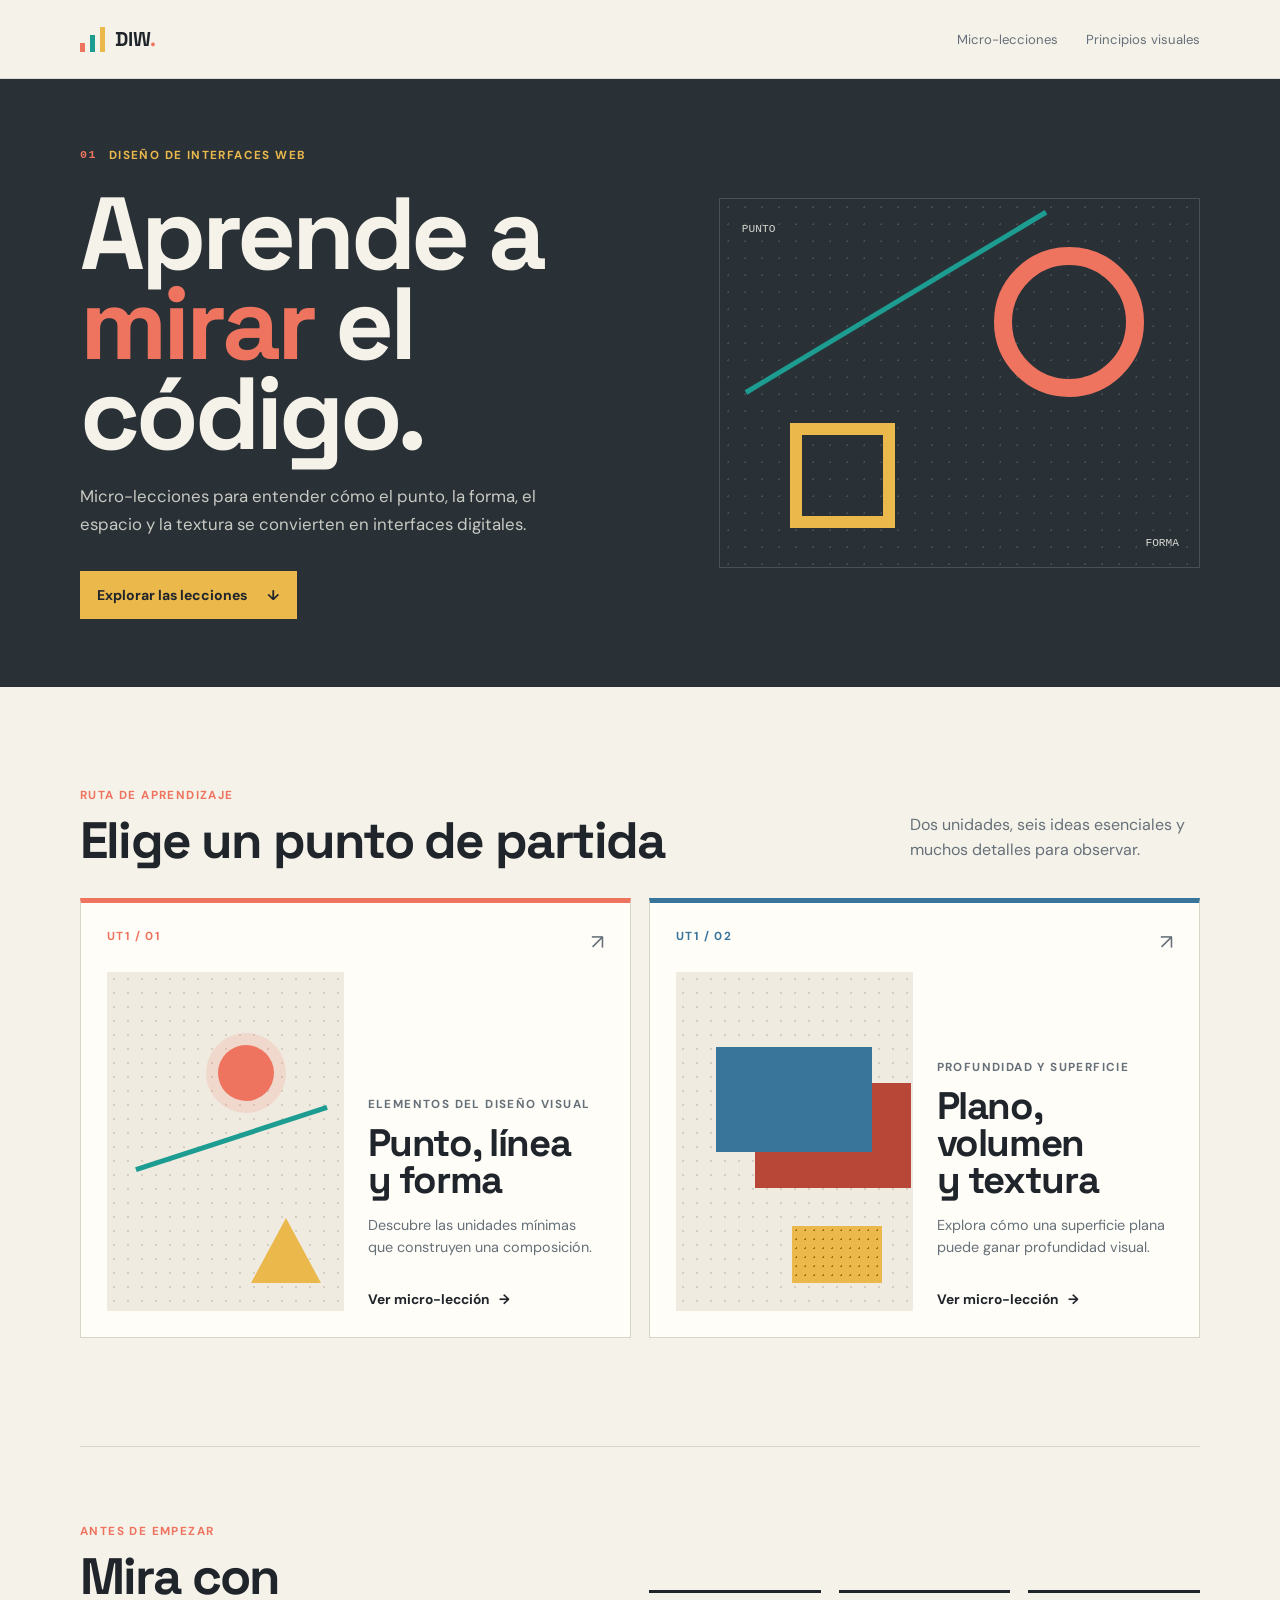
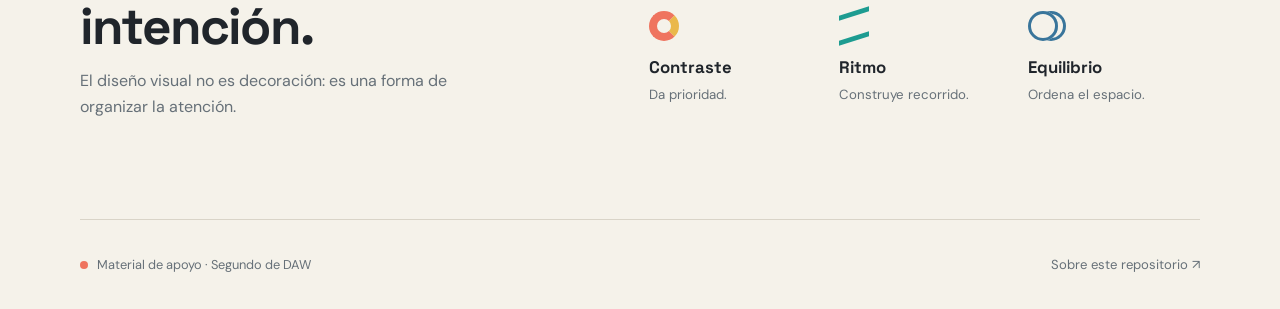
==== index.html @ 95e0a022 "creado index.html como índice" ====
<!DOCTYPE html>
<html lang="es">
<head>
  <meta charset="UTF-8">
  <meta name="viewport" content="width=device-width, initial-scale=1.0">
  <meta name="description" content="Micro-lecciones visuales de Diseño de interfaces web para segundo de DAW.">
  <title>DIW · Micro-lecciones visuales</title>
  <link rel="stylesheet" href="index.css">
</head>
<body>
  <a class="skip-link" href="#contenido">Saltar al contenido</a>

  <header class="site-header">
    <div class="header-inner">
      <a class="brand" href="index.html" aria-label="DIW, inicio">
        <span class="brand-mark" aria-hidden="true"><i></i><i></i><i></i></span>
        <span>DIW<span class="brand-dot">.</span></span>
      </a>
      <nav aria-label="Navegación principal">
        <a href="#micro-lecciones">Micro-lecciones</a>
        <a href="#principios">Principios visuales</a>
      </nav>
    </div>
  </header>

  <main id="contenido">
    <section class="hero" aria-labelledby="hero-title">
      <div class="hero-inner">
        <div class="hero-copy">
          <p class="kicker"><span aria-hidden="true">01</span> Diseño de interfaces web</p>
          <h1 id="hero-title">Aprende a <em>mirar</em> el código.</h1>
          <p class="hero-text">Micro-lecciones para entender cómo el punto, la forma, el espacio y la textura se convierten en interfaces digitales.</p>
          <a class="button button-primary" href="#micro-lecciones">Explorar las lecciones <span aria-hidden="true">↓</span></a>
        </div>
        <div class="hero-composition" aria-label="Composición visual con punto, línea, forma y textura" role="img">
          <span class="composition-grid" aria-hidden="true"></span>
          <span class="composition-circle" aria-hidden="true"></span>
          <span class="composition-line" aria-hidden="true"></span>
          <span class="composition-square" aria-hidden="true"></span>
          <span class="composition-label label-point" aria-hidden="true">punto</span>
          <span class="composition-label label-form" aria-hidden="true">forma</span>
        </div>
      </div>
    </section>

    <section class="lesson-section" id="micro-lecciones" aria-labelledby="lessons-title">
      <div class="section-heading">
        <div>
          <p class="section-index">Ruta de aprendizaje</p>
          <h2 id="lessons-title">Elige un punto de partida</h2>
        </div>
        <p class="section-intro">Dos unidades, seis ideas esenciales y muchos detalles para observar.</p>
      </div>

      <div class="lesson-grid">
        <article class="lesson-card lesson-card-coral">
          <div class="card-topline">
            <span class="unit-number">UT1 / 01</span>
            <span class="card-arrow" aria-hidden="true">↗</span>
          </div>
          <div class="card-visual visual-elements" aria-hidden="true">
            <span class="visual-dot"></span>
            <span class="visual-stroke"></span>
            <span class="visual-triangle"></span>
          </div>
          <div class="card-content">
            <p class="card-label">Elementos del diseño visual</p>
            <h3>Punto, línea<br>y forma</h3>
            <p>Descubre las unidades mínimas que construyen una composición.</p>
            <a class="card-link" href="UT1/UT1_1.html">Ver micro-lección <span aria-hidden="true">→</span></a>
          </div>
        </article>

        <article class="lesson-card lesson-card-blue">
          <div class="card-topline">
            <span class="unit-number">UT1 / 02</span>
            <span class="card-arrow" aria-hidden="true">↗</span>
          </div>
          <div class="card-visual visual-depth" aria-hidden="true">
            <span class="visual-plane"></span>
            <span class="visual-shadow"></span>
            <span class="visual-texture"></span>
          </div>
          <div class="card-content">
            <p class="card-label">Profundidad y superficie</p>
            <h3>Plano, volumen<br>y textura</h3>
            <p>Explora cómo una superficie plana puede ganar profundidad visual.</p>
            <a class="card-link" href="UT1/UT1_2.html">Ver micro-lección <span aria-hidden="true">→</span></a>
          </div>
        </article>
      </div>
    </section>

    <section class="principles-section" id="principios" aria-labelledby="principles-title">
      <div class="principles-heading">
        <p class="section-index">Antes de empezar</p>
        <h2 id="principles-title">Mira con intención.</h2>
        <p>El diseño visual no es decoración: es una forma de organizar la atención.</p>
      </div>
      <ul class="principles-list">
        <li><span class="principle-symbol symbol-contrast" aria-hidden="true"></span><strong>Contraste</strong><span>Da prioridad.</span></li>
        <li><span class="principle-symbol symbol-rhythm" aria-hidden="true"></span><strong>Ritmo</strong><span>Construye recorrido.</span></li>
        <li><span class="principle-symbol symbol-balance" aria-hidden="true"></span><strong>Equilibrio</strong><span>Ordena el espacio.</span></li>
      </ul>
    </section>
  </main>

  <footer class="site-footer">
    <p><span class="footer-mark" aria-hidden="true"></span> Material de apoyo · Segundo de DAW</p>
    <a href="README.md">Sobre este repositorio <span aria-hidden="true">↗</span></a>
  </footer>
</body>
</html>
---- index.css ----
@import url('https://fonts.googleapis.com/css2?family=DM+Sans:wght@400;500;700&family=Space+Grotesk:wght@500;600;700&display=swap');

:root {
  --ink: #20252b;
  --muted: #667078;
  --paper: #f5f2ea;
  --panel: #fffdf8;
  --coral: #ef745f;
  --teal: #1d9c91;
  --blue: #39759b;
  --mustard: #eab84b;
  --line: #d9d4c8;
  --dark: #293137;
}

* {
  box-sizing: border-box;
}

html {
  scroll-behavior: smooth;
}

body {
  margin: 0;
  color: var(--ink);
  background: var(--paper);
  font-family: 'DM Sans', 'Segoe UI', sans-serif;
}

a {
  color: inherit;
}

.skip-link {
  position: absolute;
  top: 12px;
  left: 12px;
  z-index: 10;
  padding: 10px 14px;
  color: white;
  background: var(--dark);
  transform: translateY(-180%);
}

.skip-link:focus {
  transform: translateY(0);
}

.site-header {
  border-bottom: 1px solid rgba(32, 37, 43, 0.12);
}

.header-inner,
.hero-inner,
.lesson-section,
.principles-section,
.site-footer {
  width: min(1120px, calc(100% - 40px));
  margin: 0 auto;
}

.header-inner {
  display: flex;
  min-height: 78px;
  align-items: center;
  justify-content: space-between;
}

.brand {
  display: inline-flex;
  gap: 10px;
  align-items: center;
  color: var(--ink);
  font-family: 'Space Grotesk', 'Segoe UI', sans-serif;
  font-size: 1.25rem;
  font-weight: 700;
  text-decoration: none;
}

.brand-dot {
  color: var(--coral);
}

.brand-mark {
  display: inline-flex;
  width: 25px;
  height: 25px;
  align-items: flex-end;
  justify-content: space-between;
}

.brand-mark i {
  display: block;
  width: 5px;
  background: var(--coral);
}

.brand-mark i:nth-child(1) { height: 9px; }
.brand-mark i:nth-child(2) { height: 17px; background: var(--teal); }
.brand-mark i:nth-child(3) { height: 25px; background: var(--mustard); }

nav {
  display: flex;
  gap: 28px;
}

nav a,
.site-footer a {
  color: var(--muted);
  font-size: 0.82rem;
  text-decoration: none;
}

nav a:hover,
.site-footer a:hover,
.brand:hover {
  color: var(--coral);
}

a:focus-visible {
  outline: 3px solid var(--teal);
  outline-offset: 4px;
}

.hero {
  overflow: hidden;
  background: var(--dark);
  color: var(--paper);
}

.hero-inner {
  display: grid;
  min-height: 540px;
  grid-template-columns: minmax(0, 1fr) 0.82fr;
  align-items: center;
  gap: 52px;
  padding-top: 68px;
  padding-bottom: 68px;
}

.hero-copy {
  position: relative;
  z-index: 1;
}

.kicker,
.section-index,
.card-label,
.unit-number {
  font-size: 0.73rem;
  font-weight: 700;
  letter-spacing: 0.12em;
  text-transform: uppercase;
}

.kicker {
  display: flex;
  gap: 12px;
  align-items: center;
  margin: 0 0 26px;
  color: var(--mustard);
}

.kicker span {
  color: var(--coral);
  font-family: Consolas, monospace;
}

h1,
h2,
h3 {
  margin-top: 0;
  font-family: 'Space Grotesk', 'Segoe UI', sans-serif;
}

h1 {
  max-width: 650px;
  margin-bottom: 24px;
  font-size: clamp(3.4rem, 8vw, 7.3rem);
  line-height: 0.88;
  letter-spacing: -0.04em;
}

h1 em {
  color: var(--coral);
  font-style: normal;
}

.hero-text {
  max-width: 480px;
  margin-bottom: 32px;
  color: #c8c9c2;
  font-size: 1.05rem;
  line-height: 1.65;
}

.button {
  display: inline-flex;
  min-height: 48px;
  align-items: center;
  gap: 20px;
  padding: 12px 17px;
  font-size: 0.88rem;
  font-weight: 700;
  text-decoration: none;
}

.button-primary {
  color: var(--ink);
  background: var(--mustard);
}

.button-primary:hover {
  background: #f4ca66;
}

.hero-composition {
  position: relative;
  min-height: 370px;
  border: 1px solid rgba(245, 242, 234, 0.16);
}

.composition-grid {
  position: absolute;
  inset: 0;
  background-image: radial-gradient(rgba(245, 242, 234, 0.26) 1px, transparent 1px);
  background-size: 17px 17px;
  opacity: 0.6;
}

.composition-circle,
.composition-square,
.composition-line {
  position: absolute;
  display: block;
}

.composition-circle {
  top: 48px;
  right: 55px;
  width: 150px;
  height: 150px;
  border: 18px solid var(--coral);
  border-radius: 50%;
}

.composition-line {
  top: 191px;
  left: 26px;
  width: 350px;
  height: 5px;
  background: var(--teal);
  transform: rotate(-31deg);
  transform-origin: left center;
}

.composition-square {
  bottom: 39px;
  left: 70px;
  width: 105px;
  height: 105px;
  border: 12px solid var(--mustard);
}

.composition-label {
  position: absolute;
  color: #d5d6cf;
  font-family: Consolas, monospace;
  font-size: 0.7rem;
  text-transform: uppercase;
}

.label-point { top: 24px; left: 22px; }
.label-form { right: 20px; bottom: 18px; }

.lesson-section {
  padding-top: 100px;
  padding-bottom: 108px;
}

.section-heading {
  display: flex;
  align-items: end;
  justify-content: space-between;
  gap: 32px;
  margin-bottom: 32px;
}

.section-index {
  margin: 0 0 13px;
  color: var(--coral);
}

h2 {
  margin-bottom: 0;
  font-size: clamp(2rem, 4vw, 3.5rem);
  line-height: 0.98;
  letter-spacing: -0.035em;
}

.section-intro {
  max-width: 290px;
  margin: 0 0 3px;
  color: var(--muted);
  line-height: 1.55;
}

.lesson-grid {
  display: grid;
  grid-template-columns: repeat(2, 1fr);
  gap: 18px;
}

.lesson-card {
  position: relative;
  display: grid;
  grid-template-columns: 1fr 1fr;
  min-height: 440px;
  padding: 26px;
  overflow: hidden;
  border: 1px solid var(--line);
  background: var(--panel);
}

.lesson-card-coral { border-top: 5px solid var(--coral); }
.lesson-card-blue { border-top: 5px solid var(--blue); }

.card-topline {
  position: absolute;
  top: 25px;
  right: 26px;
  left: 26px;
  display: flex;
  justify-content: space-between;
}

.unit-number { color: var(--coral); }
.lesson-card-blue .unit-number { color: var(--blue); }

.card-arrow {
  color: var(--muted);
  font-size: 1.3rem;
}

.card-visual {
  position: relative;
  min-height: 310px;
  margin: 43px 12px 0 0;
  overflow: hidden;
  background-color: #f0ebe1;
  background-image: radial-gradient(#d5cfc2 1px, transparent 1px);
  background-size: 14px 14px;
}

.visual-dot,
.visual-stroke,
.visual-triangle,
.visual-plane,
.visual-shadow,
.visual-texture {
  position: absolute;
  display: block;
}

.visual-dot { top: 73px; left: 47%; width: 56px; height: 56px; border-radius: 50%; background: var(--coral); box-shadow: 0 0 0 12px rgba(239, 116, 95, 0.16); }
.visual-stroke { top: 164px; left: 10%; width: 85%; height: 5px; background: var(--teal); transform: rotate(-18deg); }
.visual-triangle { right: 23px; bottom: 28px; border-right: 35px solid transparent; border-bottom: 65px solid var(--mustard); border-left: 35px solid transparent; }
.visual-plane { top: 75px; left: 17%; width: 66%; height: 105px; background: var(--blue); }
.visual-shadow { top: 93px; left: 24%; width: 66%; height: 105px; background: #b94738; transform: translate(22px, 18px); }
.visual-plane { z-index: 1; }
.visual-texture { right: 13%; bottom: 28px; width: 90px; height: 57px; background-color: var(--mustard); background-image: radial-gradient(#9b7411 1px, transparent 1px); background-size: 9px 9px; }

.card-content {
  align-self: end;
  padding: 0 0 2px 12px;
}

.card-label {
  margin: 0 0 13px;
  color: var(--muted);
}

h3 {
  margin-bottom: 15px;
  font-size: clamp(1.8rem, 3vw, 2.7rem);
  line-height: 0.96;
  letter-spacing: -0.035em;
}

.card-content > p:not(.card-label) {
  min-height: 50px;
  margin-bottom: 24px;
  color: var(--muted);
  font-size: 0.9rem;
  line-height: 1.55;
}

.card-link {
  display: inline-flex;
  gap: 10px;
  align-items: center;
  color: var(--ink);
  font-size: 0.86rem;
  font-weight: 700;
  text-decoration: none;
}

.card-link:hover { color: var(--coral); }
.lesson-card-blue .card-link:hover { color: var(--blue); }

.principles-section {
  display: grid;
  grid-template-columns: 0.95fr 1.05fr;
  gap: 70px;
  padding-top: 76px;
  padding-bottom: 84px;
  border-top: 1px solid var(--line);
}

.principles-heading h2 { max-width: 420px; margin-bottom: 16px; }
.principles-heading > p:last-child { max-width: 370px; color: var(--muted); line-height: 1.6; }

.principles-list {
  display: grid;
  grid-template-columns: repeat(3, 1fr);
  gap: 18px;
  align-self: end;
  padding: 0;
  margin: 0;
  list-style: none;
}

.principles-list li { display: grid; gap: 8px; align-content: start; min-height: 145px; padding: 18px 0; border-top: 3px solid var(--ink); }
.principles-list strong { font-family: 'Space Grotesk', 'Segoe UI', sans-serif; font-size: 1.05rem; }
.principles-list li > span:last-child { color: var(--muted); font-size: 0.83rem; }
.principle-symbol { display: block; width: 30px; height: 30px; margin-bottom: 7px; }
.symbol-contrast { border: 8px solid var(--coral); border-right-color: var(--mustard); border-radius: 50%; }
.symbol-rhythm { border-top: 5px solid var(--teal); border-bottom: 5px solid var(--teal); transform: skewY(-18deg); }
.symbol-balance { border: 3px solid var(--blue); border-radius: 50%; box-shadow: 8px 0 0 -3px var(--paper), 8px 0 0 0 var(--blue); }

.site-footer {
  display: flex;
  min-height: 90px;
  align-items: center;
  justify-content: space-between;
  gap: 20px;
  border-top: 1px solid var(--line);
  color: var(--muted);
  font-size: 0.8rem;
}

.site-footer p { display: flex; gap: 9px; align-items: center; margin: 0; }
.footer-mark { width: 8px; height: 8px; background: var(--coral); border-radius: 50%; }

@media (max-width: 800px) {
  .hero-inner { grid-template-columns: 1fr; gap: 42px; }
  .hero-composition { min-height: 270px; }
  .composition-line { width: 280px; }
  .section-heading { display: block; }
  .section-intro { margin-top: 18px; }
  .lesson-card { grid-template-columns: 1fr; }
  .card-visual { min-height: 240px; margin-right: 0; }
  .card-content { padding: 28px 0 0; }
  .principles-section { grid-template-columns: 1fr; gap: 30px; }
}

@media (max-width: 560px) {
  .header-inner, .hero-inner, .lesson-section, .principles-section, .site-footer { width: min(100% - 28px, 1120px); }
  .header-inner { min-height: 68px; }
  nav { gap: 14px; }
  nav a { font-size: 0.72rem; }
  nav a:last-child { display: none; }
  .hero-inner { min-height: 0; padding-top: 65px; padding-bottom: 55px; }
  h1 { font-size: clamp(3.25rem, 17vw, 5.3rem); }
  .hero-composition { min-height: 230px; }
  .composition-circle { right: 25px; width: 105px; height: 105px; border-width: 13px; }
  .composition-square { left: 32px; width: 78px; height: 78px; border-width: 9px; }
  .composition-line { top: 150px; left: 12px; width: 250px; }
  .lesson-section { padding-top: 70px; padding-bottom: 75px; }
  .lesson-grid { grid-template-columns: 1fr; }
  .lesson-card { min-height: 0; }
  .card-visual { min-height: 220px; }
  .principles-section { padding-top: 58px; padding-bottom: 60px; }
  .principles-list { grid-template-columns: 1fr; gap: 0; }
  .principles-list li { min-height: 0; }
  .site-footer { align-items: flex-start; flex-direction: column; justify-content: center; padding: 22px 0; }
}

@media (prefers-reduced-motion: reduce) {
  html { scroll-behavior: auto; }
}
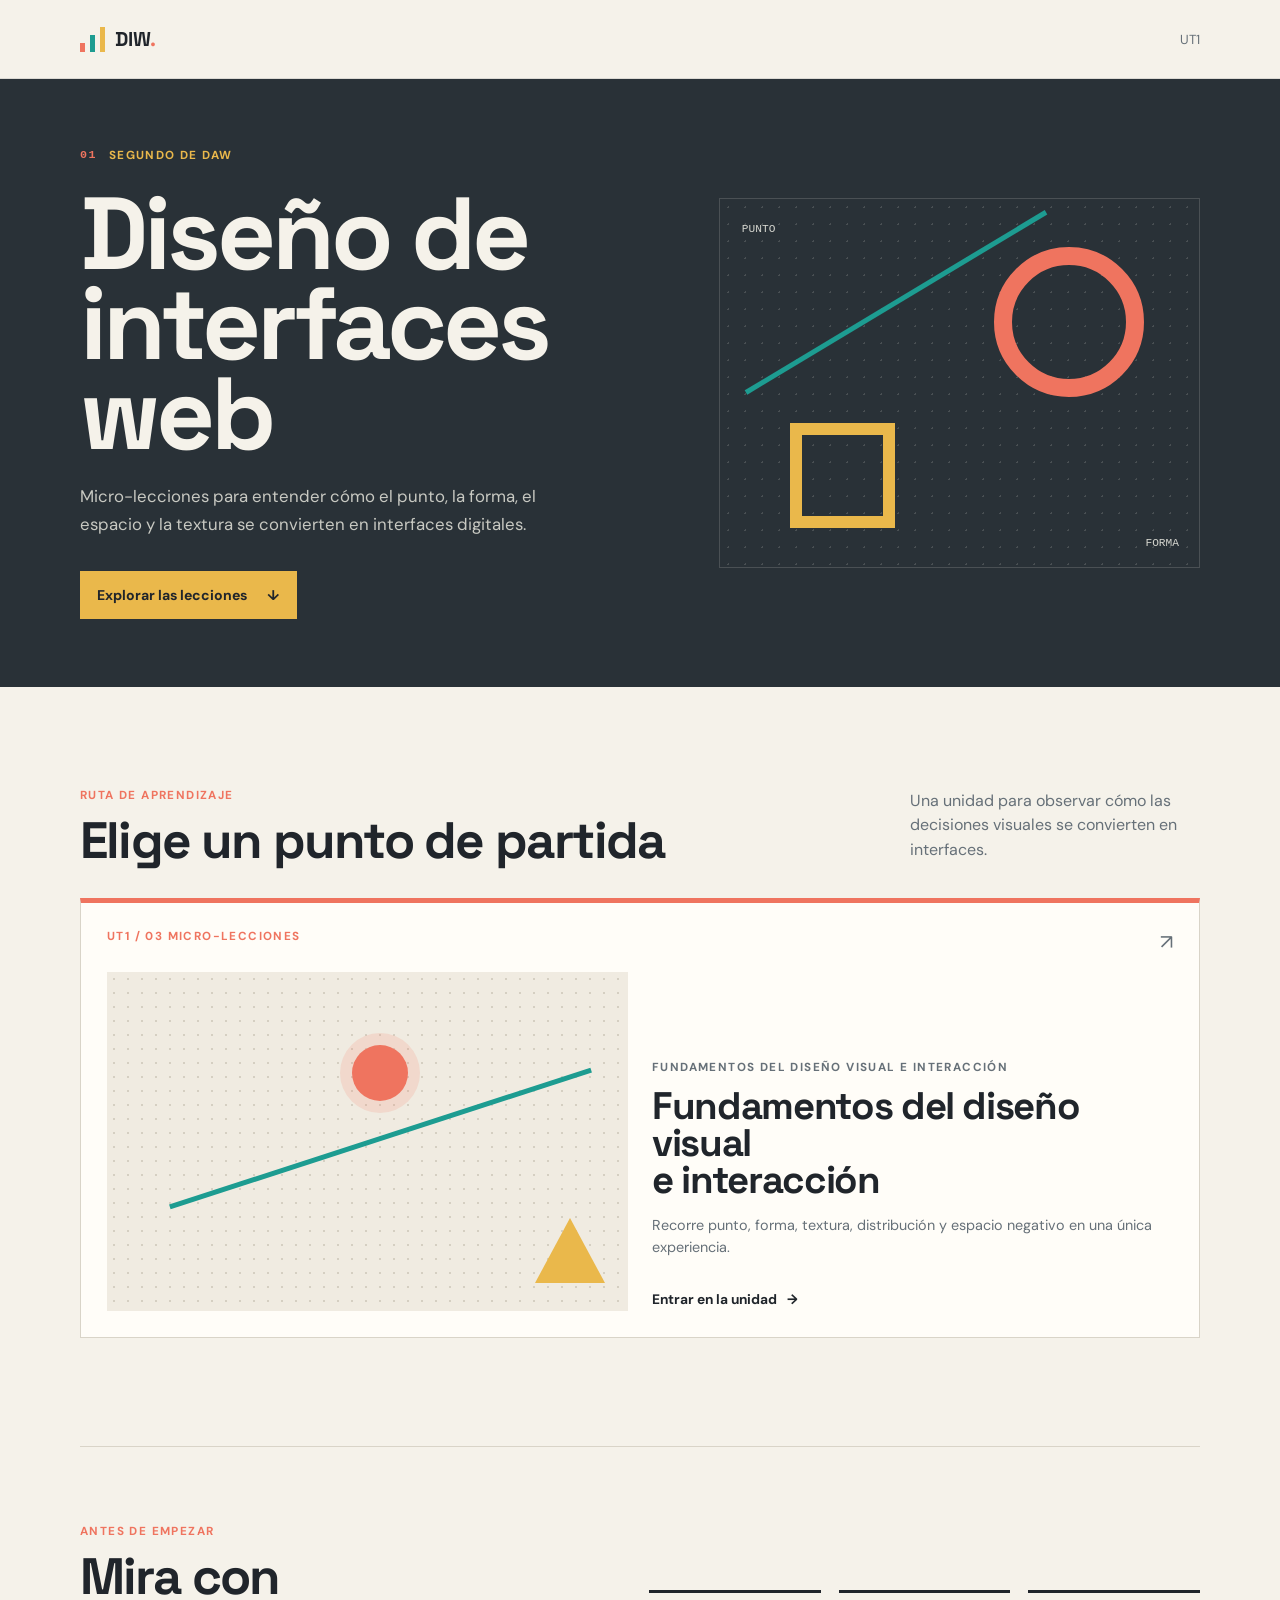
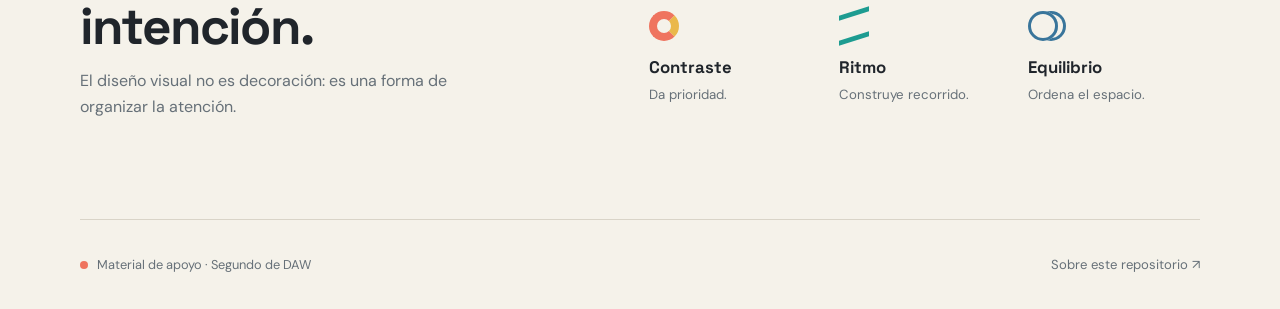
==== commit 0ff03f15: "reorganización de todo y menú principal" ====
--- a/index.html
+++ b/index.html
@@ -4,7 +4,7 @@
   <meta charset="UTF-8">
   <meta name="viewport" content="width=device-width, initial-scale=1.0">
   <meta name="description" content="Micro-lecciones visuales de Diseño de interfaces web para segundo de DAW.">
-  <title>DIW · Micro-lecciones visuales</title>
+  <title>Diseño de interfaces web</title>
   <link rel="stylesheet" href="index.css">
 </head>
 <body>
@@ -12,13 +12,12 @@
 
   <header class="site-header">
     <div class="header-inner">
-      <a class="brand" href="index.html" aria-label="DIW, inicio">
+      <a class="brand" href="index.html" aria-label="Diseño de interfaces web, inicio">
         <span class="brand-mark" aria-hidden="true"><i></i><i></i><i></i></span>
         <span>DIW<span class="brand-dot">.</span></span>
       </a>
       <nav aria-label="Navegación principal">
-        <a href="#micro-lecciones">Micro-lecciones</a>
-        <a href="#principios">Principios visuales</a>
+        <a href="UT1/index.html" aria-label="UT1, Fundamentos del diseño visual e interacción">UT1</a>
       </nav>
     </div>
   </header>
@@ -27,8 +26,8 @@
     <section class="hero" aria-labelledby="hero-title">
       <div class="hero-inner">
         <div class="hero-copy">
-          <p class="kicker"><span aria-hidden="true">01</span> Diseño de interfaces web</p>
-          <h1 id="hero-title">Aprende a <em>mirar</em> el código.</h1>
+          <p class="kicker"><span aria-hidden="true">01</span> Segundo de DAW</p>
+          <h1 id="hero-title">Diseño de interfaces web</h1>
           <p class="hero-text">Micro-lecciones para entender cómo el punto, la forma, el espacio y la textura se convierten en interfaces digitales.</p>
           <a class="button button-primary" href="#micro-lecciones">Explorar las lecciones <span aria-hidden="true">↓</span></a>
         </div>
@@ -49,13 +48,13 @@
           <p class="section-index">Ruta de aprendizaje</p>
           <h2 id="lessons-title">Elige un punto de partida</h2>
         </div>
-        <p class="section-intro">Dos unidades, seis ideas esenciales y muchos detalles para observar.</p>
+        <p class="section-intro">Una unidad para observar cómo las decisiones visuales se convierten en interfaces.</p>
       </div>
 
       <div class="lesson-grid">
-        <article class="lesson-card lesson-card-coral">
+        <article class="lesson-card lesson-card-coral lesson-card-wide">
           <div class="card-topline">
-            <span class="unit-number">UT1 / 01</span>
+            <span class="unit-number">UT1 / 03 micro-lecciones</span>
             <span class="card-arrow" aria-hidden="true">↗</span>
           </div>
           <div class="card-visual visual-elements" aria-hidden="true">
@@ -64,28 +63,10 @@
             <span class="visual-triangle"></span>
           </div>
           <div class="card-content">
-            <p class="card-label">Elementos del diseño visual</p>
-            <h3>Punto, línea<br>y forma</h3>
-            <p>Descubre las unidades mínimas que construyen una composición.</p>
-            <a class="card-link" href="UT1/UT1_1.html">Ver micro-lección <span aria-hidden="true">→</span></a>
-          </div>
-        </article>
-
-        <article class="lesson-card lesson-card-blue">
-          <div class="card-topline">
-            <span class="unit-number">UT1 / 02</span>
-            <span class="card-arrow" aria-hidden="true">↗</span>
-          </div>
-          <div class="card-visual visual-depth" aria-hidden="true">
-            <span class="visual-plane"></span>
-            <span class="visual-shadow"></span>
-            <span class="visual-texture"></span>
-          </div>
-          <div class="card-content">
-            <p class="card-label">Profundidad y superficie</p>
-            <h3>Plano, volumen<br>y textura</h3>
-            <p>Explora cómo una superficie plana puede ganar profundidad visual.</p>
-            <a class="card-link" href="UT1/UT1_2.html">Ver micro-lección <span aria-hidden="true">→</span></a>
+            <p class="card-label">Fundamentos del diseño visual e interacción</p>
+            <h3>Fundamentos del diseño visual<br>e interacción</h3>
+            <p>Recorre punto, forma, textura, distribución y espacio negativo en una única experiencia.</p>
+            <a class="card-link" href="UT1/index.html">Entrar en la unidad <span aria-hidden="true">→</span></a>
           </div>
         </article>
       </div>
--- a/index.css
+++ b/index.css
@@ -321,6 +321,10 @@
   overflow: hidden;
   border: 1px solid var(--line);
   background: var(--panel);
+}
+
+.lesson-card-wide {
+  grid-column: 1 / -1;
 }
 
 .lesson-card-coral { border-top: 5px solid var(--coral); }
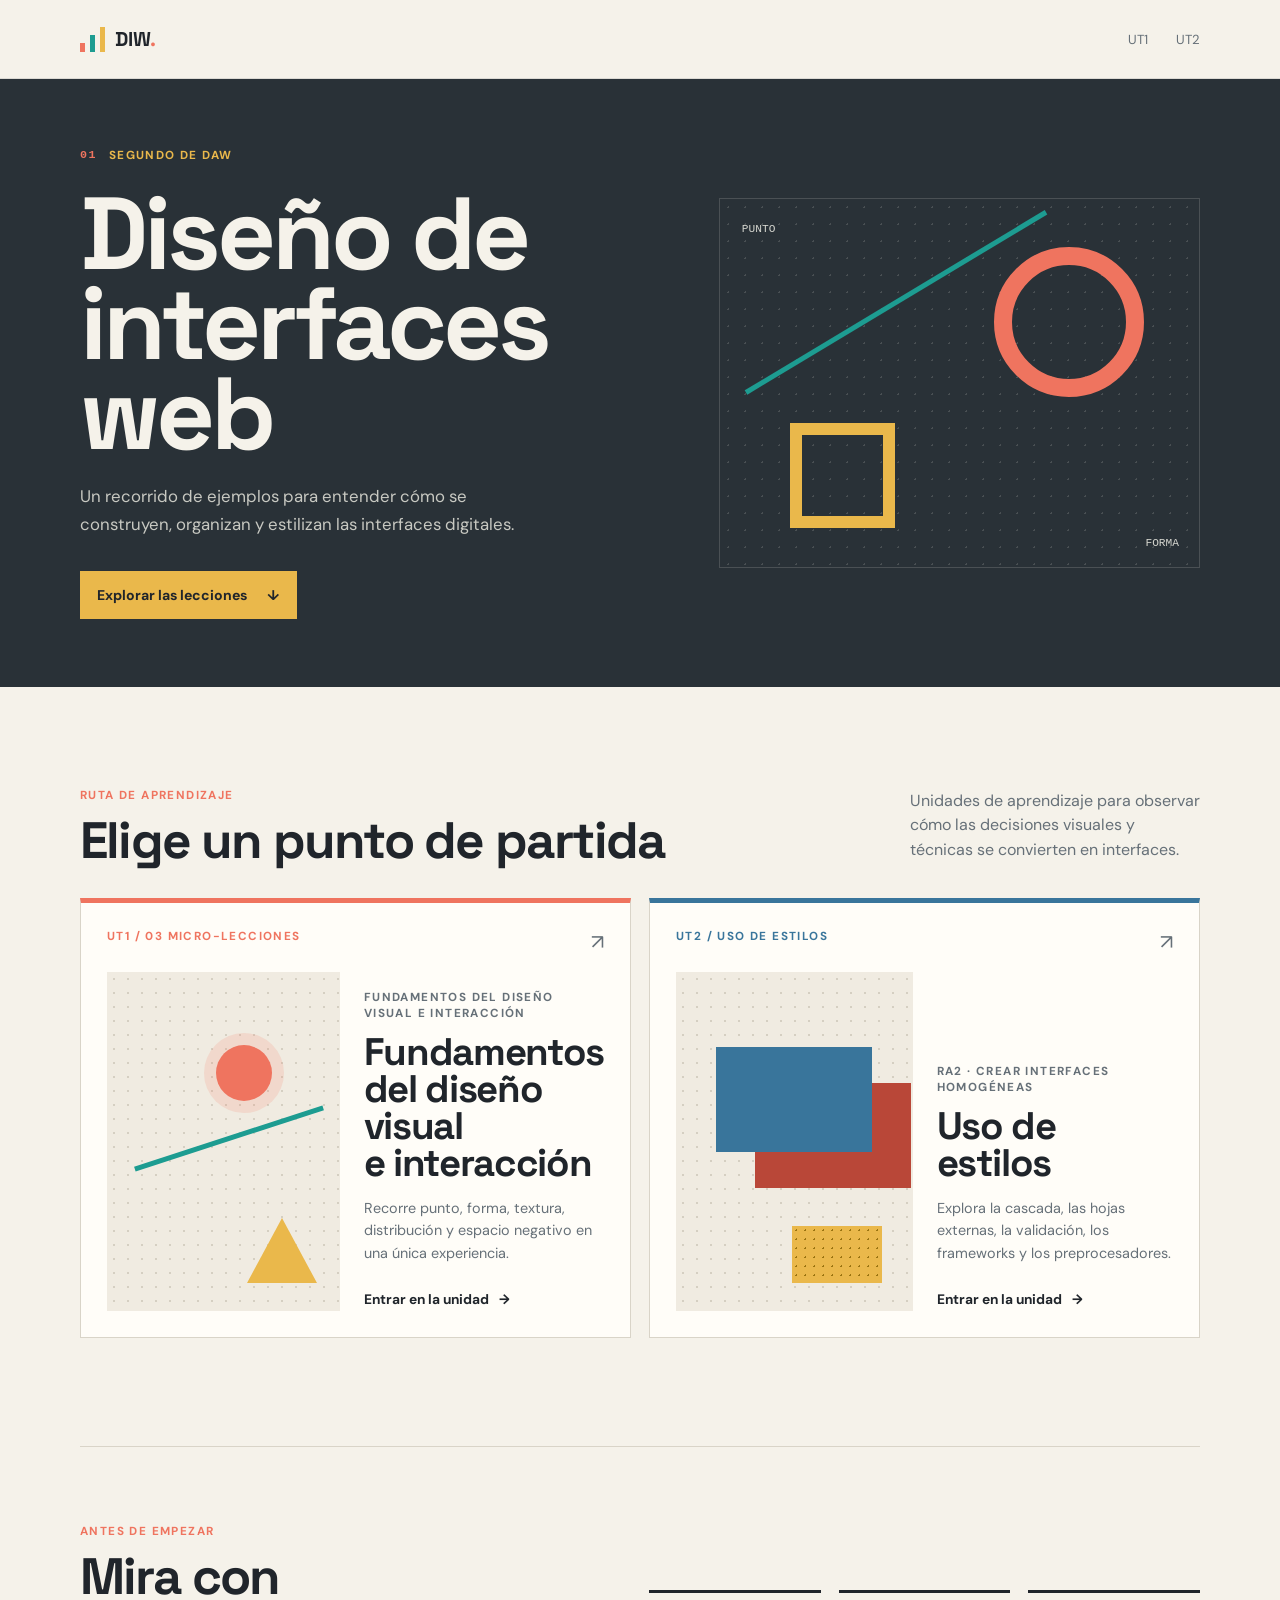
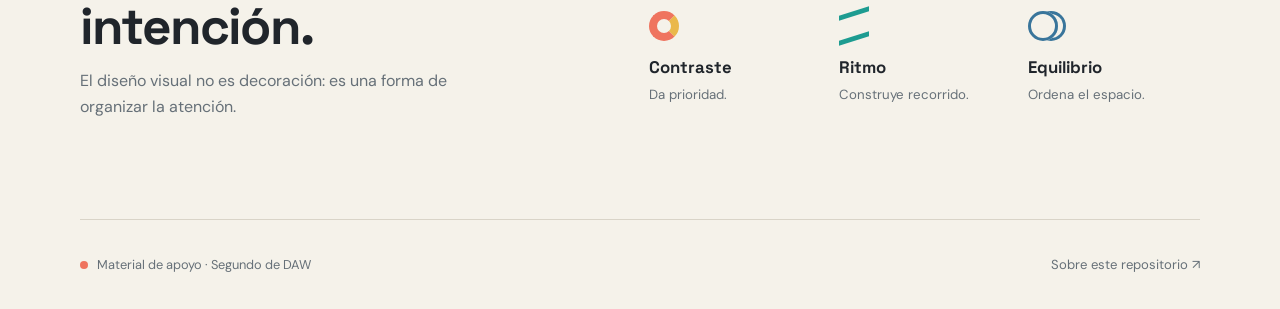
==== commit c663abd9: "ut2, estructura básica" ====
--- a/index.html
+++ b/index.html
@@ -18,6 +18,7 @@
       </a>
       <nav aria-label="Navegación principal">
         <a href="UT1/index.html" aria-label="UT1, Fundamentos del diseño visual e interacción">UT1</a>
+        <a href="UT2/index.html" aria-label="UT2, Uso de estilos">UT2</a>
       </nav>
     </div>
   </header>
@@ -28,7 +29,7 @@
         <div class="hero-copy">
           <p class="kicker"><span aria-hidden="true">01</span> Segundo de DAW</p>
           <h1 id="hero-title">Diseño de interfaces web</h1>
-          <p class="hero-text">Micro-lecciones para entender cómo el punto, la forma, el espacio y la textura se convierten en interfaces digitales.</p>
+          <p class="hero-text">Un recorrido de ejemplos para entender cómo se construyen, organizan y estilizan las interfaces digitales.</p>
           <a class="button button-primary" href="#micro-lecciones">Explorar las lecciones <span aria-hidden="true">↓</span></a>
         </div>
         <div class="hero-composition" aria-label="Composición visual con punto, línea, forma y textura" role="img">
@@ -48,11 +49,11 @@
           <p class="section-index">Ruta de aprendizaje</p>
           <h2 id="lessons-title">Elige un punto de partida</h2>
         </div>
-        <p class="section-intro">Una unidad para observar cómo las decisiones visuales se convierten en interfaces.</p>
+        <p class="section-intro">Unidades de aprendizaje para observar cómo las decisiones visuales y técnicas se convierten en interfaces.</p>
       </div>
 
       <div class="lesson-grid">
-        <article class="lesson-card lesson-card-coral lesson-card-wide">
+        <article class="lesson-card lesson-card-coral">
           <div class="card-topline">
             <span class="unit-number">UT1 / 03 micro-lecciones</span>
             <span class="card-arrow" aria-hidden="true">↗</span>
@@ -67,6 +68,24 @@
             <h3>Fundamentos del diseño visual<br>e interacción</h3>
             <p>Recorre punto, forma, textura, distribución y espacio negativo en una única experiencia.</p>
             <a class="card-link" href="UT1/index.html">Entrar en la unidad <span aria-hidden="true">→</span></a>
+          </div>
+        </article>
+
+        <article class="lesson-card lesson-card-blue">
+          <div class="card-topline">
+            <span class="unit-number">UT2 / uso de estilos</span>
+            <span class="card-arrow" aria-hidden="true">↗</span>
+          </div>
+          <div class="card-visual visual-depth" aria-hidden="true">
+            <span class="visual-plane"></span>
+            <span class="visual-shadow"></span>
+            <span class="visual-texture"></span>
+          </div>
+          <div class="card-content">
+            <p class="card-label">RA2 · Crear interfaces homogéneas</p>
+            <h3>Uso de<br>estilos</h3>
+            <p>Explora la cascada, las hojas externas, la validación, los frameworks y los preprocesadores.</p>
+            <a class="card-link" href="UT2/index.html">Entrar en la unidad <span aria-hidden="true">→</span></a>
           </div>
         </article>
       </div>
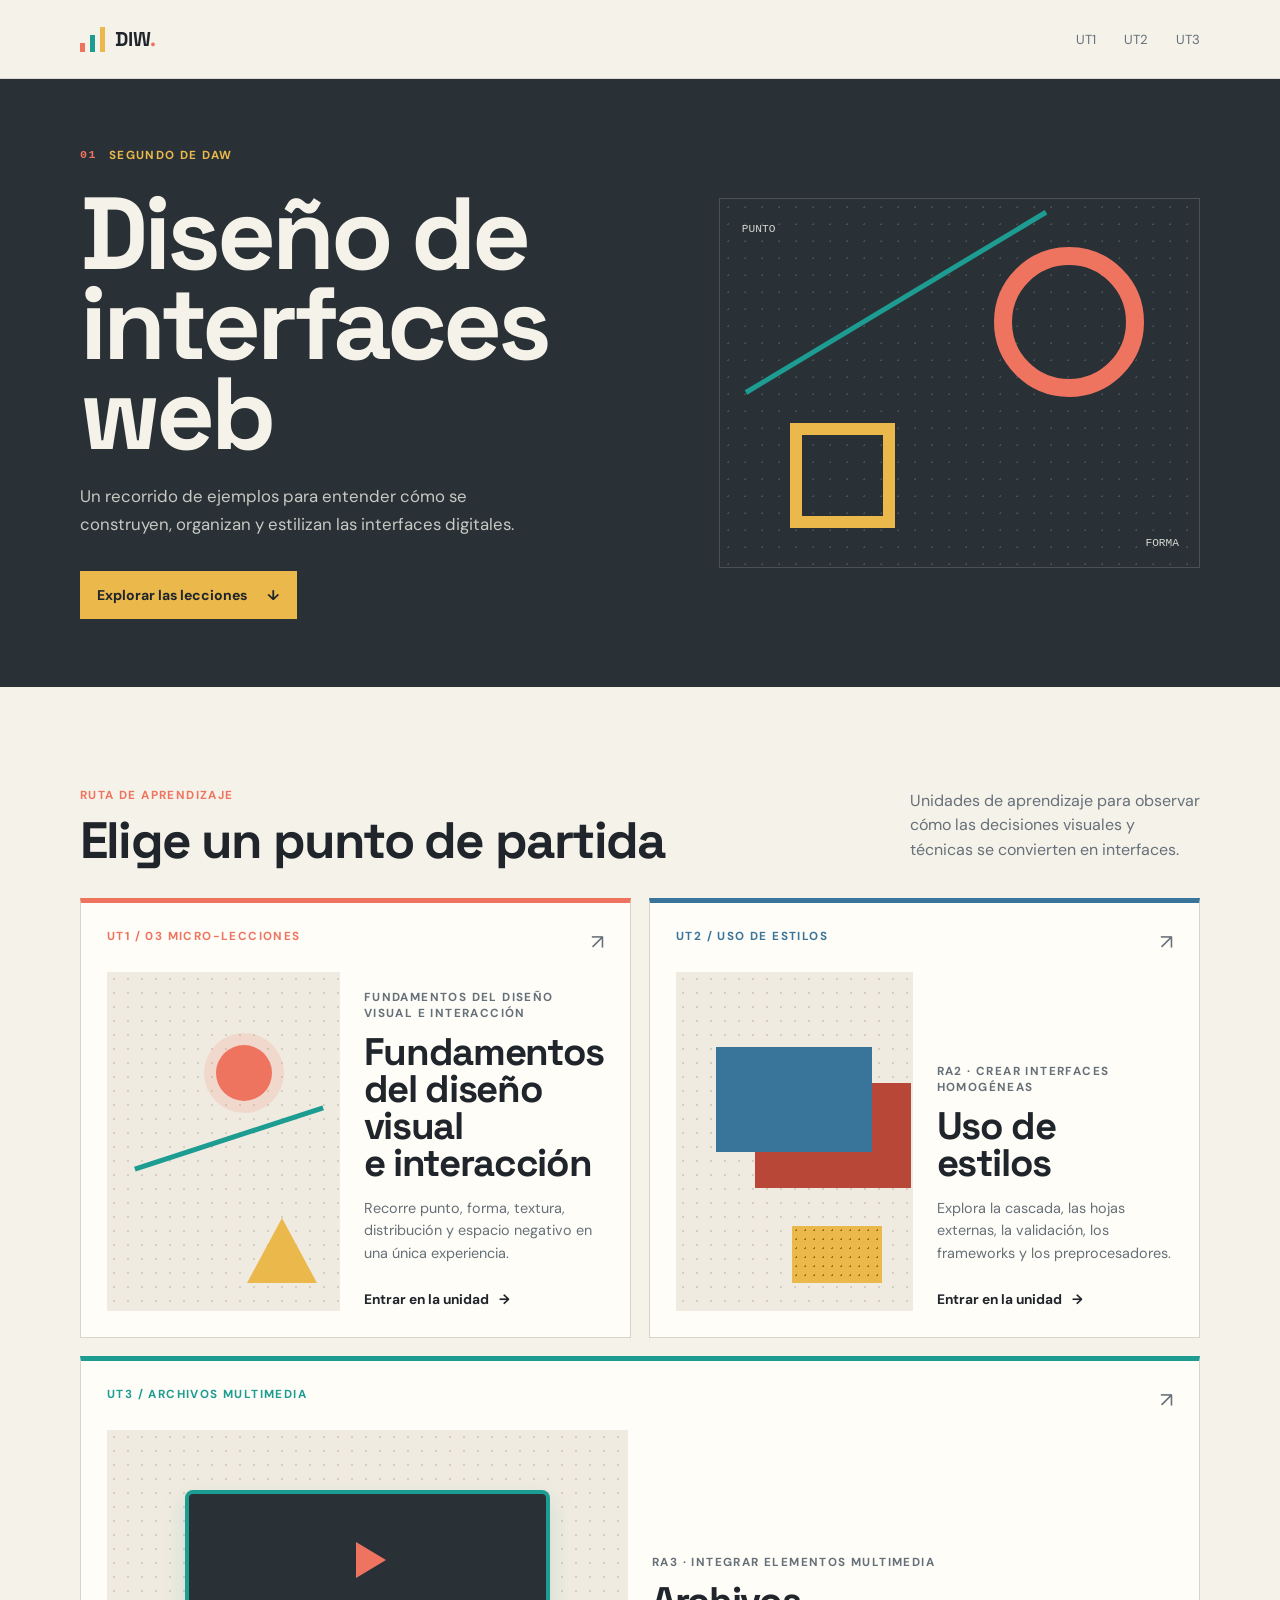
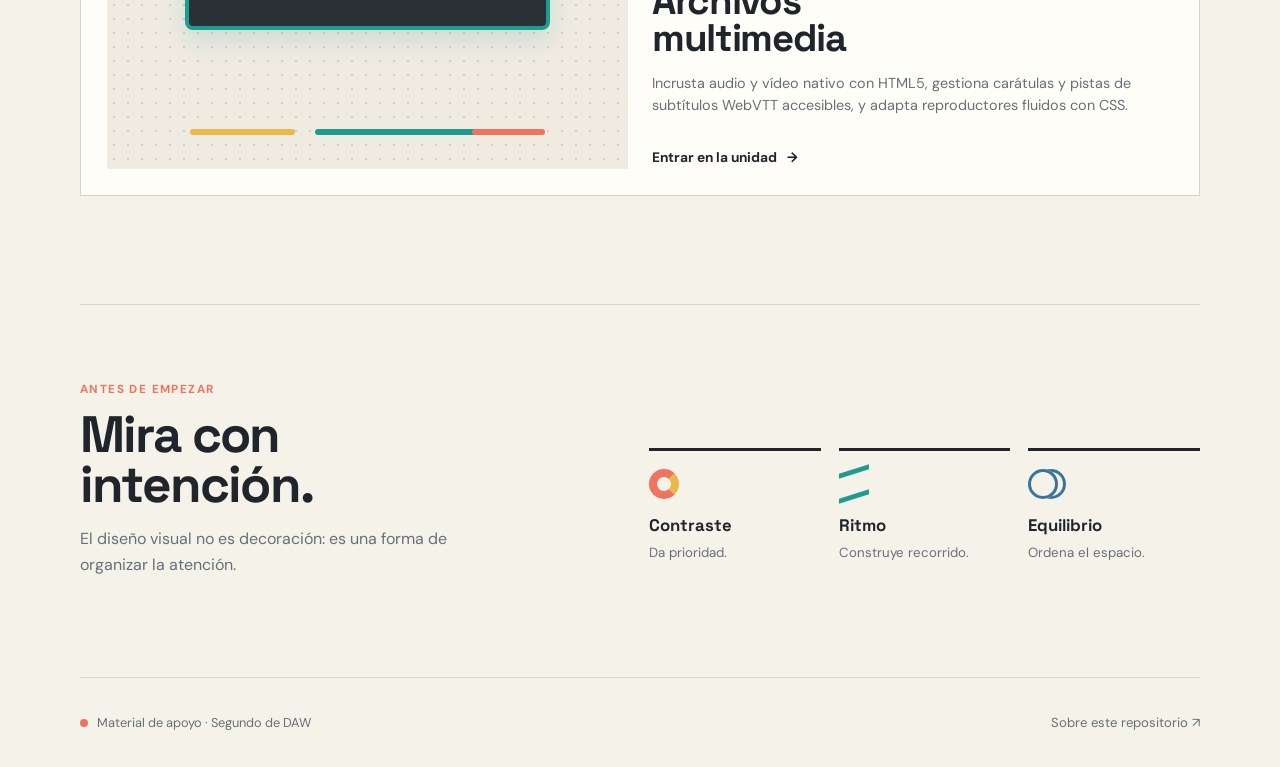
==== commit 00529c16: "UT3" ====
--- a/index.html
+++ b/index.html
@@ -1,113 +1,217 @@
-<!DOCTYPE html>
+<!doctype html>
 <html lang="es">
-<head>
-  <meta charset="UTF-8">
-  <meta name="viewport" content="width=device-width, initial-scale=1.0">
-  <meta name="description" content="Micro-lecciones visuales de Diseño de interfaces web para segundo de DAW.">
-  <title>Diseño de interfaces web</title>
-  <link rel="stylesheet" href="index.css">
-</head>
-<body>
-  <a class="skip-link" href="#contenido">Saltar al contenido</a>
-
-  <header class="site-header">
-    <div class="header-inner">
-      <a class="brand" href="index.html" aria-label="Diseño de interfaces web, inicio">
-        <span class="brand-mark" aria-hidden="true"><i></i><i></i><i></i></span>
-        <span>DIW<span class="brand-dot">.</span></span>
-      </a>
-      <nav aria-label="Navegación principal">
-        <a href="UT1/index.html" aria-label="UT1, Fundamentos del diseño visual e interacción">UT1</a>
-        <a href="UT2/index.html" aria-label="UT2, Uso de estilos">UT2</a>
-      </nav>
-    </div>
-  </header>
-
-  <main id="contenido">
-    <section class="hero" aria-labelledby="hero-title">
-      <div class="hero-inner">
-        <div class="hero-copy">
-          <p class="kicker"><span aria-hidden="true">01</span> Segundo de DAW</p>
-          <h1 id="hero-title">Diseño de interfaces web</h1>
-          <p class="hero-text">Un recorrido de ejemplos para entender cómo se construyen, organizan y estilizan las interfaces digitales.</p>
-          <a class="button button-primary" href="#micro-lecciones">Explorar las lecciones <span aria-hidden="true">↓</span></a>
-        </div>
-        <div class="hero-composition" aria-label="Composición visual con punto, línea, forma y textura" role="img">
-          <span class="composition-grid" aria-hidden="true"></span>
-          <span class="composition-circle" aria-hidden="true"></span>
-          <span class="composition-line" aria-hidden="true"></span>
-          <span class="composition-square" aria-hidden="true"></span>
-          <span class="composition-label label-point" aria-hidden="true">punto</span>
-          <span class="composition-label label-form" aria-hidden="true">forma</span>
-        </div>
+  <head>
+    <meta charset="UTF-8" />
+    <meta name="viewport" content="width=device-width, initial-scale=1.0" />
+    <meta
+      name="description"
+      content="Micro-lecciones visuales de Diseño de interfaces web para segundo de DAW."
+    />
+    <title>Diseño de interfaces web</title>
+    <link rel="stylesheet" href="index.css" />
+  </head>
+  <body>
+    <a class="skip-link" href="#contenido">Saltar al contenido</a>
+
+    <header class="site-header">
+      <div class="header-inner">
+        <a
+          class="brand"
+          href="index.html"
+          aria-label="Diseño de interfaces web, inicio"
+        >
+          <span class="brand-mark" aria-hidden="true"
+            ><i></i><i></i><i></i
+          ></span>
+          <span>DIW<span class="brand-dot">.</span></span>
+        </a>
+        <nav aria-label="Navegación principal">
+          <a
+            href="UT1/index.html"
+            aria-label="UT1, Fundamentos del diseño visual e interacción"
+            >UT1</a
+          >
+          <a href="UT2/index.html" aria-label="UT2, Uso de estilos">UT2</a>
+          <a href="UT3/index.html" aria-label="UT3, Archivos multimedia">UT3</a>
+        </nav>
       </div>
-    </section>
-
-    <section class="lesson-section" id="micro-lecciones" aria-labelledby="lessons-title">
-      <div class="section-heading">
-        <div>
-          <p class="section-index">Ruta de aprendizaje</p>
-          <h2 id="lessons-title">Elige un punto de partida</h2>
-        </div>
-        <p class="section-intro">Unidades de aprendizaje para observar cómo las decisiones visuales y técnicas se convierten en interfaces.</p>
-      </div>
-
-      <div class="lesson-grid">
-        <article class="lesson-card lesson-card-coral">
-          <div class="card-topline">
-            <span class="unit-number">UT1 / 03 micro-lecciones</span>
-            <span class="card-arrow" aria-hidden="true">↗</span>
+    </header>
+
+    <main id="contenido">
+      <section class="hero" aria-labelledby="hero-title">
+        <div class="hero-inner">
+          <div class="hero-copy">
+            <p class="kicker">
+              <span aria-hidden="true">01</span> Segundo de DAW
+            </p>
+            <h1 id="hero-title">Diseño de interfaces web</h1>
+            <p class="hero-text">
+              Un recorrido de ejemplos para entender cómo se construyen,
+              organizan y estilizan las interfaces digitales.
+            </p>
+            <a class="button button-primary" href="#micro-lecciones"
+              >Explorar las lecciones <span aria-hidden="true">↓</span></a
+            >
           </div>
-          <div class="card-visual visual-elements" aria-hidden="true">
-            <span class="visual-dot"></span>
-            <span class="visual-stroke"></span>
-            <span class="visual-triangle"></span>
+          <div
+            class="hero-composition"
+            aria-label="Composición visual con punto, línea, forma y textura"
+            role="img"
+          >
+            <span class="composition-grid" aria-hidden="true"></span>
+            <span class="composition-circle" aria-hidden="true"></span>
+            <span class="composition-line" aria-hidden="true"></span>
+            <span class="composition-square" aria-hidden="true"></span>
+            <span class="composition-label label-point" aria-hidden="true"
+              >punto</span
+            >
+            <span class="composition-label label-form" aria-hidden="true"
+              >forma</span
+            >
           </div>
-          <div class="card-content">
-            <p class="card-label">Fundamentos del diseño visual e interacción</p>
-            <h3>Fundamentos del diseño visual<br>e interacción</h3>
-            <p>Recorre punto, forma, textura, distribución y espacio negativo en una única experiencia.</p>
-            <a class="card-link" href="UT1/index.html">Entrar en la unidad <span aria-hidden="true">→</span></a>
+        </div>
+      </section>
+
+      <section
+        class="lesson-section"
+        id="micro-lecciones"
+        aria-labelledby="lessons-title"
+      >
+        <div class="section-heading">
+          <div>
+            <p class="section-index">Ruta de aprendizaje</p>
+            <h2 id="lessons-title">Elige un punto de partida</h2>
           </div>
-        </article>
-
-        <article class="lesson-card lesson-card-blue">
-          <div class="card-topline">
-            <span class="unit-number">UT2 / uso de estilos</span>
-            <span class="card-arrow" aria-hidden="true">↗</span>
-          </div>
-          <div class="card-visual visual-depth" aria-hidden="true">
-            <span class="visual-plane"></span>
-            <span class="visual-shadow"></span>
-            <span class="visual-texture"></span>
-          </div>
-          <div class="card-content">
-            <p class="card-label">RA2 · Crear interfaces homogéneas</p>
-            <h3>Uso de<br>estilos</h3>
-            <p>Explora la cascada, las hojas externas, la validación, los frameworks y los preprocesadores.</p>
-            <a class="card-link" href="UT2/index.html">Entrar en la unidad <span aria-hidden="true">→</span></a>
-          </div>
-        </article>
-      </div>
-    </section>
-
-    <section class="principles-section" id="principios" aria-labelledby="principles-title">
-      <div class="principles-heading">
-        <p class="section-index">Antes de empezar</p>
-        <h2 id="principles-title">Mira con intención.</h2>
-        <p>El diseño visual no es decoración: es una forma de organizar la atención.</p>
-      </div>
-      <ul class="principles-list">
-        <li><span class="principle-symbol symbol-contrast" aria-hidden="true"></span><strong>Contraste</strong><span>Da prioridad.</span></li>
-        <li><span class="principle-symbol symbol-rhythm" aria-hidden="true"></span><strong>Ritmo</strong><span>Construye recorrido.</span></li>
-        <li><span class="principle-symbol symbol-balance" aria-hidden="true"></span><strong>Equilibrio</strong><span>Ordena el espacio.</span></li>
-      </ul>
-    </section>
-  </main>
-
-  <footer class="site-footer">
-    <p><span class="footer-mark" aria-hidden="true"></span> Material de apoyo · Segundo de DAW</p>
-    <a href="README.md">Sobre este repositorio <span aria-hidden="true">↗</span></a>
-  </footer>
-</body>
-</html>+          <p class="section-intro">
+            Unidades de aprendizaje para observar cómo las decisiones visuales y
+            técnicas se convierten en interfaces.
+          </p>
+        </div>
+
+        <div class="lesson-grid">
+          <article class="lesson-card lesson-card-coral">
+            <div class="card-topline">
+              <span class="unit-number">UT1 / 03 micro-lecciones</span>
+              <span class="card-arrow" aria-hidden="true">↗</span>
+            </div>
+            <div class="card-visual visual-elements" aria-hidden="true">
+              <span class="visual-dot"></span>
+              <span class="visual-stroke"></span>
+              <span class="visual-triangle"></span>
+            </div>
+            <div class="card-content">
+              <p class="card-label">
+                Fundamentos del diseño visual e interacción
+              </p>
+              <h3>Fundamentos del diseño visual<br />e interacción</h3>
+              <p>
+                Recorre punto, forma, textura, distribución y espacio negativo
+                en una única experiencia.
+              </p>
+              <a class="card-link" href="UT1/index.html"
+                >Entrar en la unidad <span aria-hidden="true">→</span></a
+              >
+            </div>
+          </article>
+
+          <article class="lesson-card lesson-card-blue">
+            <div class="card-topline">
+              <span class="unit-number">UT2 / uso de estilos</span>
+              <span class="card-arrow" aria-hidden="true">↗</span>
+            </div>
+            <div class="card-visual visual-depth" aria-hidden="true">
+              <span class="visual-plane"></span>
+              <span class="visual-shadow"></span>
+              <span class="visual-texture"></span>
+            </div>
+            <div class="card-content">
+              <p class="card-label">RA2 · Crear interfaces homogéneas</p>
+              <h3>Uso de<br />estilos</h3>
+              <p>
+                Explora la cascada, las hojas externas, la validación, los
+                frameworks y los preprocesadores.
+              </p>
+              <a class="card-link" href="UT2/index.html"
+                >Entrar en la unidad <span aria-hidden="true">→</span></a
+              >
+            </div>
+          </article>
+
+          <article class="lesson-card lesson-card-wide lesson-card-teal">
+            <div class="card-topline">
+              <span class="unit-number">UT3 / archivos multimedia</span>
+              <span class="card-arrow" aria-hidden="true">↗</span>
+            </div>
+            <div class="card-visual visual-multimedia" aria-hidden="true">
+              <span class="visual-screen"></span>
+              <span class="visual-play"></span>
+              <span class="visual-wave wave-1"></span>
+              <span class="visual-wave wave-2"></span>
+              <span class="visual-wave wave-3"></span>
+            </div>
+            <div class="card-content">
+              <p class="card-label">RA3 · Integrar elementos multimedia</p>
+              <h3>Archivos<br />multimedia</h3>
+              <p>
+                Incrusta audio y vídeo nativo con HTML5, gestiona carátulas y
+                pistas de subtítulos WebVTT accesibles, y adapta reproductores
+                fluidos con CSS.
+              </p>
+              <a class="card-link" href="UT3/index.html"
+                >Entrar en la unidad <span aria-hidden="true">→</span></a
+              >
+            </div>
+          </article>
+        </div>
+      </section>
+
+      <section
+        class="principles-section"
+        id="principios"
+        aria-labelledby="principles-title"
+      >
+        <div class="principles-heading">
+          <p class="section-index">Antes de empezar</p>
+          <h2 id="principles-title">Mira con intención.</h2>
+          <p>
+            El diseño visual no es decoración: es una forma de organizar la
+            atención.
+          </p>
+        </div>
+        <ul class="principles-list">
+          <li>
+            <span
+              class="principle-symbol symbol-contrast"
+              aria-hidden="true"
+            ></span
+            ><strong>Contraste</strong><span>Da prioridad.</span>
+          </li>
+          <li>
+            <span
+              class="principle-symbol symbol-rhythm"
+              aria-hidden="true"
+            ></span
+            ><strong>Ritmo</strong><span>Construye recorrido.</span>
+          </li>
+          <li>
+            <span
+              class="principle-symbol symbol-balance"
+              aria-hidden="true"
+            ></span
+            ><strong>Equilibrio</strong><span>Ordena el espacio.</span>
+          </li>
+        </ul>
+      </section>
+    </main>
+
+    <footer class="site-footer">
+      <p>
+        <span class="footer-mark" aria-hidden="true"></span> Material de apoyo ·
+        Segundo de DAW
+      </p>
+      <a href="README.md"
+        >Sobre este repositorio <span aria-hidden="true">↗</span></a
+      >
+    </footer>
+  </body>
+</html>
--- a/index.css
+++ b/index.css
@@ -1,4 +1,4 @@
-@import url('https://fonts.googleapis.com/css2?family=DM+Sans:wght@400;500;700&family=Space+Grotesk:wght@500;600;700&display=swap');
+@import url("https://fonts.googleapis.com/css2?family=DM+Sans:wght@400;500;700&family=Space+Grotesk:wght@500;600;700&display=swap");
 
 :root {
   --ink: #20252b;
@@ -25,7 +25,7 @@
   margin: 0;
   color: var(--ink);
   background: var(--paper);
-  font-family: 'DM Sans', 'Segoe UI', sans-serif;
+  font-family: "DM Sans", "Segoe UI", sans-serif;
 }
 
 a {
@@ -72,7 +72,7 @@
   gap: 10px;
   align-items: center;
   color: var(--ink);
-  font-family: 'Space Grotesk', 'Segoe UI', sans-serif;
+  font-family: "Space Grotesk", "Segoe UI", sans-serif;
   font-size: 1.25rem;
   font-weight: 700;
   text-decoration: none;
@@ -96,9 +96,17 @@
   background: var(--coral);
 }
 
-.brand-mark i:nth-child(1) { height: 9px; }
-.brand-mark i:nth-child(2) { height: 17px; background: var(--teal); }
-.brand-mark i:nth-child(3) { height: 25px; background: var(--mustard); }
+.brand-mark i:nth-child(1) {
+  height: 9px;
+}
+.brand-mark i:nth-child(2) {
+  height: 17px;
+  background: var(--teal);
+}
+.brand-mark i:nth-child(3) {
+  height: 25px;
+  background: var(--mustard);
+}
 
 nav {
   display: flex;
@@ -171,7 +179,7 @@
 h2,
 h3 {
   margin-top: 0;
-  font-family: 'Space Grotesk', 'Segoe UI', sans-serif;
+  font-family: "Space Grotesk", "Segoe UI", sans-serif;
 }
 
 h1 {
@@ -224,7 +232,10 @@
 .composition-grid {
   position: absolute;
   inset: 0;
-  background-image: radial-gradient(rgba(245, 242, 234, 0.26) 1px, transparent 1px);
+  background-image: radial-gradient(
+    rgba(245, 242, 234, 0.26) 1px,
+    transparent 1px
+  );
   background-size: 17px 17px;
   opacity: 0.6;
 }
@@ -271,8 +282,14 @@
   text-transform: uppercase;
 }
 
-.label-point { top: 24px; left: 22px; }
-.label-form { right: 20px; bottom: 18px; }
+.label-point {
+  top: 24px;
+  left: 22px;
+}
+.label-form {
+  right: 20px;
+  bottom: 18px;
+}
 
 .lesson-section {
   padding-top: 100px;
@@ -327,8 +344,15 @@
   grid-column: 1 / -1;
 }
 
-.lesson-card-coral { border-top: 5px solid var(--coral); }
-.lesson-card-blue { border-top: 5px solid var(--blue); }
+.lesson-card-coral {
+  border-top: 5px solid var(--coral);
+}
+.lesson-card-blue {
+  border-top: 5px solid var(--blue);
+}
+.lesson-card-teal {
+  border-top: 5px solid var(--teal);
+}
 
 .card-topline {
   position: absolute;
@@ -339,8 +363,15 @@
   justify-content: space-between;
 }
 
-.unit-number { color: var(--coral); }
-.lesson-card-blue .unit-number { color: var(--blue); }
+.unit-number {
+  color: var(--coral);
+}
+.lesson-card-blue .unit-number {
+  color: var(--blue);
+}
+.lesson-card-teal .unit-number {
+  color: var(--teal);
+}
 
 .card-arrow {
   color: var(--muted);
@@ -362,18 +393,105 @@
 .visual-triangle,
 .visual-plane,
 .visual-shadow,
-.visual-texture {
+.visual-texture,
+.visual-screen,
+.visual-play,
+.visual-wave {
   position: absolute;
   display: block;
 }
 
-.visual-dot { top: 73px; left: 47%; width: 56px; height: 56px; border-radius: 50%; background: var(--coral); box-shadow: 0 0 0 12px rgba(239, 116, 95, 0.16); }
-.visual-stroke { top: 164px; left: 10%; width: 85%; height: 5px; background: var(--teal); transform: rotate(-18deg); }
-.visual-triangle { right: 23px; bottom: 28px; border-right: 35px solid transparent; border-bottom: 65px solid var(--mustard); border-left: 35px solid transparent; }
-.visual-plane { top: 75px; left: 17%; width: 66%; height: 105px; background: var(--blue); }
-.visual-shadow { top: 93px; left: 24%; width: 66%; height: 105px; background: #b94738; transform: translate(22px, 18px); }
-.visual-plane { z-index: 1; }
-.visual-texture { right: 13%; bottom: 28px; width: 90px; height: 57px; background-color: var(--mustard); background-image: radial-gradient(#9b7411 1px, transparent 1px); background-size: 9px 9px; }
+.visual-dot {
+  top: 73px;
+  left: 47%;
+  width: 56px;
+  height: 56px;
+  border-radius: 50%;
+  background: var(--coral);
+  box-shadow: 0 0 0 12px rgba(239, 116, 95, 0.16);
+}
+.visual-stroke {
+  top: 164px;
+  left: 10%;
+  width: 85%;
+  height: 5px;
+  background: var(--teal);
+  transform: rotate(-18deg);
+}
+.visual-triangle {
+  right: 23px;
+  bottom: 28px;
+  border-right: 35px solid transparent;
+  border-bottom: 65px solid var(--mustard);
+  border-left: 35px solid transparent;
+}
+.visual-plane {
+  top: 75px;
+  left: 17%;
+  width: 66%;
+  height: 105px;
+  background: var(--blue);
+}
+.visual-shadow {
+  top: 93px;
+  left: 24%;
+  width: 66%;
+  height: 105px;
+  background: #b94738;
+  transform: translate(22px, 18px);
+}
+.visual-plane {
+  z-index: 1;
+}
+.visual-texture {
+  right: 13%;
+  bottom: 28px;
+  width: 90px;
+  height: 57px;
+  background-color: var(--mustard);
+  background-image: radial-gradient(#9b7411 1px, transparent 1px);
+  background-size: 9px 9px;
+}
+.visual-screen {
+  top: 60px;
+  left: 15%;
+  width: 70%;
+  height: 140px;
+  background: var(--dark);
+  border: 4px solid var(--teal);
+  border-radius: 8px;
+  box-shadow: 0 10px 24px rgba(29, 156, 145, 0.18);
+}
+.visual-play {
+  top: 130px;
+  left: 50%;
+  transform: translate(-40%, -50%);
+  width: 0;
+  height: 0;
+  border-top: 18px solid transparent;
+  border-bottom: 18px solid transparent;
+  border-left: 30px solid var(--coral);
+}
+.visual-wave {
+  bottom: 34px;
+  height: 6px;
+  background: var(--mustard);
+  border-radius: 3px;
+}
+.visual-wave.wave-1 {
+  left: 16%;
+  width: 20%;
+}
+.visual-wave.wave-2 {
+  left: 40%;
+  width: 32%;
+  background: var(--teal);
+}
+.visual-wave.wave-3 {
+  right: 16%;
+  width: 14%;
+  background: var(--coral);
+}
 
 .card-content {
   align-self: end;
@@ -410,8 +528,15 @@
   text-decoration: none;
 }
 
-.card-link:hover { color: var(--coral); }
-.lesson-card-blue .card-link:hover { color: var(--blue); }
+.card-link:hover {
+  color: var(--coral);
+}
+.lesson-card-blue .card-link:hover {
+  color: var(--blue);
+}
+.lesson-card-teal .card-link:hover {
+  color: var(--teal);
+}
 
 .principles-section {
   display: grid;
@@ -422,8 +547,15 @@
   border-top: 1px solid var(--line);
 }
 
-.principles-heading h2 { max-width: 420px; margin-bottom: 16px; }
-.principles-heading > p:last-child { max-width: 370px; color: var(--muted); line-height: 1.6; }
+.principles-heading h2 {
+  max-width: 420px;
+  margin-bottom: 16px;
+}
+.principles-heading > p:last-child {
+  max-width: 370px;
+  color: var(--muted);
+  line-height: 1.6;
+}
 
 .principles-list {
   display: grid;
@@ -435,13 +567,45 @@
   list-style: none;
 }
 
-.principles-list li { display: grid; gap: 8px; align-content: start; min-height: 145px; padding: 18px 0; border-top: 3px solid var(--ink); }
-.principles-list strong { font-family: 'Space Grotesk', 'Segoe UI', sans-serif; font-size: 1.05rem; }
-.principles-list li > span:last-child { color: var(--muted); font-size: 0.83rem; }
-.principle-symbol { display: block; width: 30px; height: 30px; margin-bottom: 7px; }
-.symbol-contrast { border: 8px solid var(--coral); border-right-color: var(--mustard); border-radius: 50%; }
-.symbol-rhythm { border-top: 5px solid var(--teal); border-bottom: 5px solid var(--teal); transform: skewY(-18deg); }
-.symbol-balance { border: 3px solid var(--blue); border-radius: 50%; box-shadow: 8px 0 0 -3px var(--paper), 8px 0 0 0 var(--blue); }
+.principles-list li {
+  display: grid;
+  gap: 8px;
+  align-content: start;
+  min-height: 145px;
+  padding: 18px 0;
+  border-top: 3px solid var(--ink);
+}
+.principles-list strong {
+  font-family: "Space Grotesk", "Segoe UI", sans-serif;
+  font-size: 1.05rem;
+}
+.principles-list li > span:last-child {
+  color: var(--muted);
+  font-size: 0.83rem;
+}
+.principle-symbol {
+  display: block;
+  width: 30px;
+  height: 30px;
+  margin-bottom: 7px;
+}
+.symbol-contrast {
+  border: 8px solid var(--coral);
+  border-right-color: var(--mustard);
+  border-radius: 50%;
+}
+.symbol-rhythm {
+  border-top: 5px solid var(--teal);
+  border-bottom: 5px solid var(--teal);
+  transform: skewY(-18deg);
+}
+.symbol-balance {
+  border: 3px solid var(--blue);
+  border-radius: 50%;
+  box-shadow:
+    8px 0 0 -3px var(--paper),
+    8px 0 0 0 var(--blue);
+}
 
 .site-footer {
   display: flex;
@@ -454,43 +618,134 @@
   font-size: 0.8rem;
 }
 
-.site-footer p { display: flex; gap: 9px; align-items: center; margin: 0; }
-.footer-mark { width: 8px; height: 8px; background: var(--coral); border-radius: 50%; }
+.site-footer p {
+  display: flex;
+  gap: 9px;
+  align-items: center;
+  margin: 0;
+}
+.footer-mark {
+  width: 8px;
+  height: 8px;
+  background: var(--coral);
+  border-radius: 50%;
+}
 
 @media (max-width: 800px) {
-  .hero-inner { grid-template-columns: 1fr; gap: 42px; }
-  .hero-composition { min-height: 270px; }
-  .composition-line { width: 280px; }
-  .section-heading { display: block; }
-  .section-intro { margin-top: 18px; }
-  .lesson-card { grid-template-columns: 1fr; }
-  .card-visual { min-height: 240px; margin-right: 0; }
-  .card-content { padding: 28px 0 0; }
-  .principles-section { grid-template-columns: 1fr; gap: 30px; }
+  .hero-inner {
+    grid-template-columns: 1fr;
+    gap: 42px;
+  }
+  .hero-composition {
+    min-height: 270px;
+  }
+  .composition-line {
+    width: 280px;
+  }
+  .section-heading {
+    display: block;
+  }
+  .section-intro {
+    margin-top: 18px;
+  }
+  .lesson-card {
+    grid-template-columns: 1fr;
+  }
+  .card-visual {
+    min-height: 240px;
+    margin-right: 0;
+  }
+  .card-content {
+    padding: 28px 0 0;
+  }
+  .principles-section {
+    grid-template-columns: 1fr;
+    gap: 30px;
+  }
 }
 
 @media (max-width: 560px) {
-  .header-inner, .hero-inner, .lesson-section, .principles-section, .site-footer { width: min(100% - 28px, 1120px); }
-  .header-inner { min-height: 68px; }
-  nav { gap: 14px; }
-  nav a { font-size: 0.72rem; }
-  nav a:last-child { display: none; }
-  .hero-inner { min-height: 0; padding-top: 65px; padding-bottom: 55px; }
-  h1 { font-size: clamp(3.25rem, 17vw, 5.3rem); }
-  .hero-composition { min-height: 230px; }
-  .composition-circle { right: 25px; width: 105px; height: 105px; border-width: 13px; }
-  .composition-square { left: 32px; width: 78px; height: 78px; border-width: 9px; }
-  .composition-line { top: 150px; left: 12px; width: 250px; }
-  .lesson-section { padding-top: 70px; padding-bottom: 75px; }
-  .lesson-grid { grid-template-columns: 1fr; }
-  .lesson-card { min-height: 0; }
-  .card-visual { min-height: 220px; }
-  .principles-section { padding-top: 58px; padding-bottom: 60px; }
-  .principles-list { grid-template-columns: 1fr; gap: 0; }
-  .principles-list li { min-height: 0; }
-  .site-footer { align-items: flex-start; flex-direction: column; justify-content: center; padding: 22px 0; }
+  .header-inner,
+  .hero-inner,
+  .lesson-section,
+  .principles-section,
+  .site-footer {
+    width: min(100% - 28px, 1120px);
+  }
+  .header-inner {
+    min-height: 68px;
+  }
+  nav {
+    gap: 14px;
+  }
+  nav a {
+    font-size: 0.72rem;
+  }
+  nav a:last-child {
+    display: none;
+  }
+  .hero-inner {
+    min-height: 0;
+    padding-top: 65px;
+    padding-bottom: 55px;
+  }
+  h1 {
+    font-size: clamp(3.25rem, 17vw, 5.3rem);
+  }
+  .hero-composition {
+    min-height: 230px;
+  }
+  .composition-circle {
+    right: 25px;
+    width: 105px;
+    height: 105px;
+    border-width: 13px;
+  }
+  .composition-square {
+    left: 32px;
+    width: 78px;
+    height: 78px;
+    border-width: 9px;
+  }
+  .composition-line {
+    top: 150px;
+    left: 12px;
+    width: 250px;
+  }
+  .lesson-section {
+    padding-top: 70px;
+    padding-bottom: 75px;
+  }
+  .lesson-grid {
+    grid-template-columns: 1fr;
+  }
+  .lesson-card {
+    min-height: 0;
+  }
+  .card-visual {
+    min-height: 220px;
+  }
+  .principles-section {
+    padding-top: 58px;
+    padding-bottom: 60px;
+  }
+  .principles-list {
+    grid-template-columns: 1fr;
+    gap: 0;
+  }
+  .principles-list li {
+    min-height: 0;
+  }
+  .site-footer {
+    align-items: flex-start;
+    flex-direction: column;
+    justify-content: center;
+    padding: 22px 0;
+  }
 }
 
 @media (prefers-reduced-motion: reduce) {
-  html { scroll-behavior: auto; }
-}+  html {
+    scroll-behavior: auto;
+  }
+}
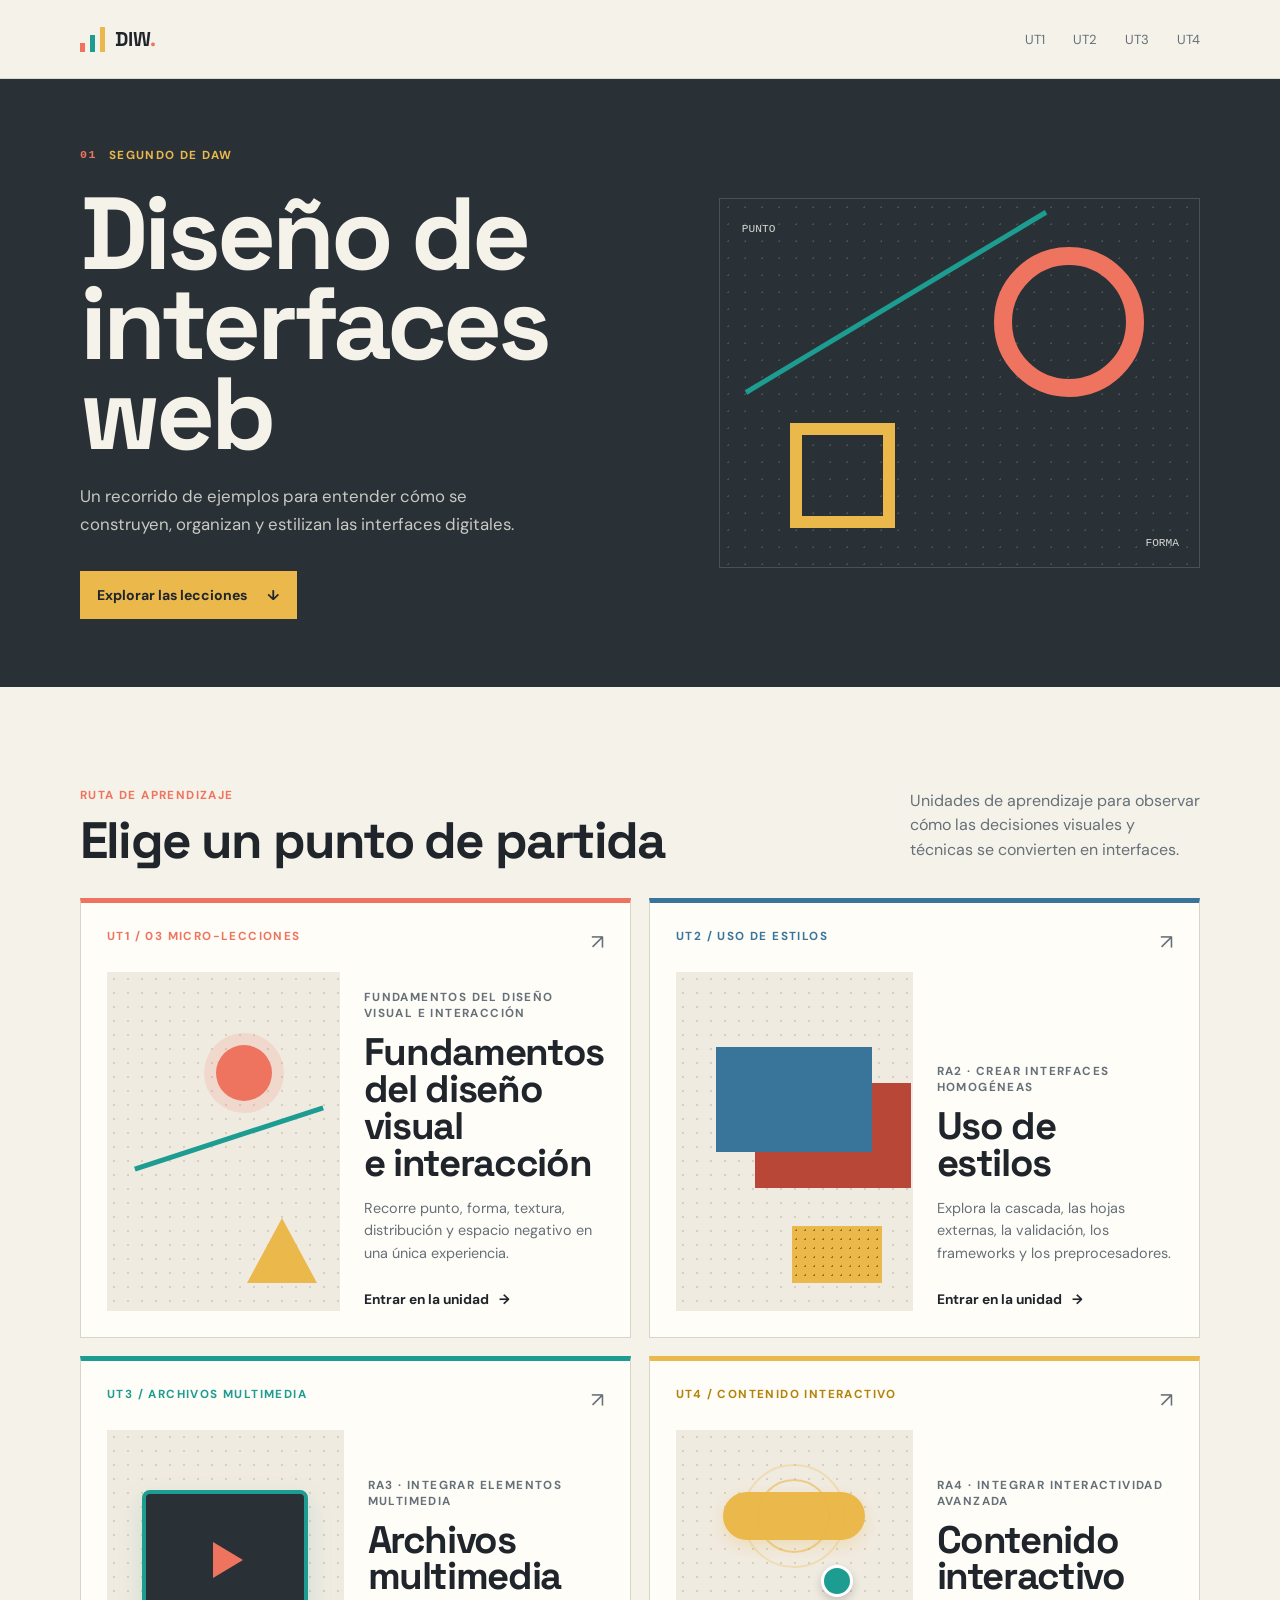
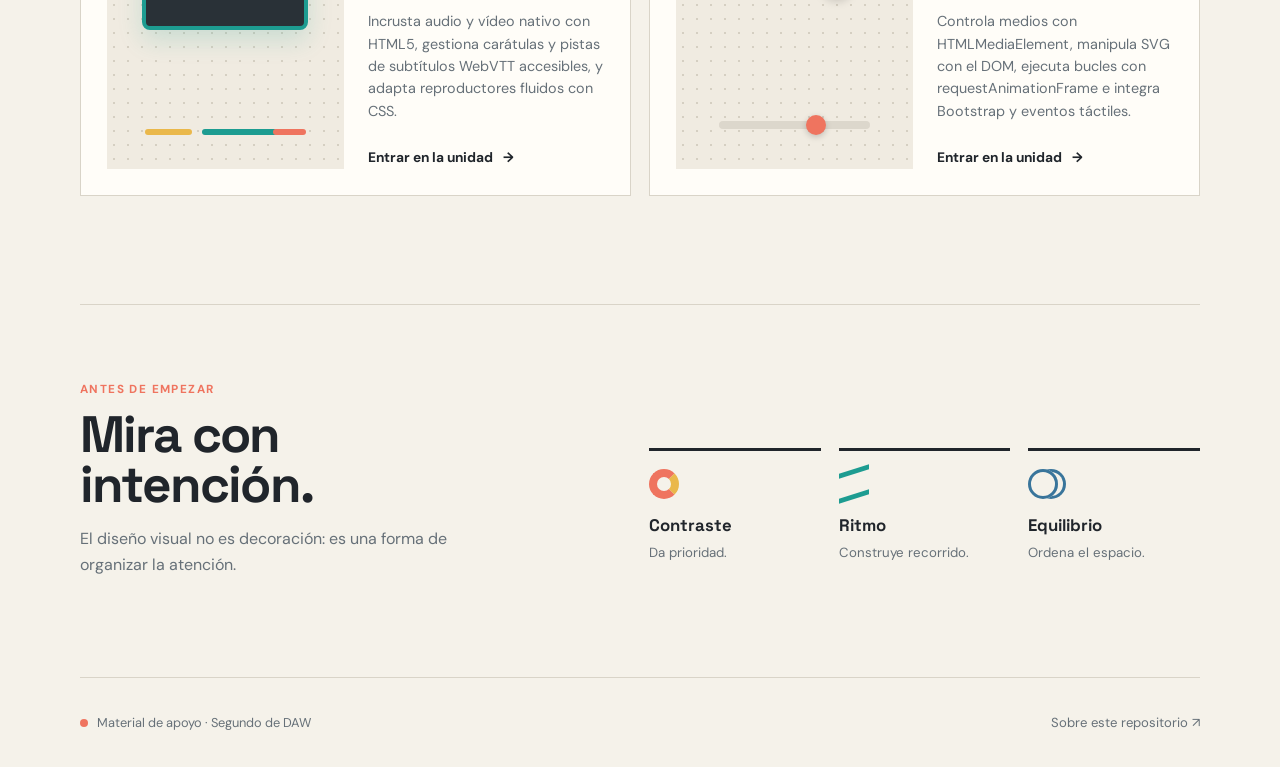
==== commit eb12982b: "ut4" ====
--- a/index.html
+++ b/index.html
@@ -33,6 +33,7 @@
           >
           <a href="UT2/index.html" aria-label="UT2, Uso de estilos">UT2</a>
           <a href="UT3/index.html" aria-label="UT3, Archivos multimedia">UT3</a>
+          <a href="UT4/index.html" aria-label="UT4, Contenido interactivo">UT4</a>
         </nav>
       </div>
     </header>
@@ -137,7 +138,7 @@
             </div>
           </article>
 
-          <article class="lesson-card lesson-card-wide lesson-card-teal">
+          <article class="lesson-card lesson-card-teal">
             <div class="card-topline">
               <span class="unit-number">UT3 / archivos multimedia</span>
               <span class="card-arrow" aria-hidden="true">↗</span>
@@ -158,6 +159,32 @@
                 fluidos con CSS.
               </p>
               <a class="card-link" href="UT3/index.html"
+                >Entrar en la unidad <span aria-hidden="true">→</span></a
+              >
+            </div>
+          </article>
+
+          <article class="lesson-card lesson-card-mustard">
+            <div class="card-topline">
+              <span class="unit-number">UT4 / contenido interactivo</span>
+              <span class="card-arrow" aria-hidden="true">↗</span>
+            </div>
+            <div class="card-visual visual-interactive" aria-hidden="true">
+              <span class="visual-touch-cursor"></span>
+              <span class="visual-interactive-btn"></span>
+              <span class="visual-interactive-pulse pulse-1"></span>
+              <span class="visual-interactive-pulse pulse-2"></span>
+              <span class="visual-slider-track"></span>
+              <span class="visual-slider-thumb"></span>
+            </div>
+            <div class="card-content">
+              <p class="card-label">RA4 · Integrar interactividad avanzada</p>
+              <h3>Contenido<br />interactivo</h3>
+              <p>
+                Controla medios con HTMLMediaElement, manipula SVG con el DOM,
+                ejecuta bucles con requestAnimationFrame e integra Bootstrap y eventos táctiles.
+              </p>
+              <a class="card-link" href="UT4/index.html"
                 >Entrar en la unidad <span aria-hidden="true">→</span></a
               >
             </div>
--- a/index.css
+++ b/index.css
@@ -353,6 +353,9 @@
 .lesson-card-teal {
   border-top: 5px solid var(--teal);
 }
+.lesson-card-mustard {
+  border-top: 5px solid var(--mustard);
+}
 
 .card-topline {
   position: absolute;
@@ -371,6 +374,9 @@
 }
 .lesson-card-teal .unit-number {
   color: var(--teal);
+}
+.lesson-card-mustard .unit-number {
+  color: #b3820a;
 }
 
 .card-arrow {
@@ -396,7 +402,12 @@
 .visual-texture,
 .visual-screen,
 .visual-play,
-.visual-wave {
+.visual-wave,
+.visual-interactive-btn,
+.visual-interactive-pulse,
+.visual-touch-cursor,
+.visual-slider-track,
+.visual-slider-thumb {
   position: absolute;
   display: block;
 }
@@ -493,6 +504,60 @@
   background: var(--coral);
 }
 
+.visual-interactive-btn {
+  top: 62px;
+  left: 20%;
+  width: 60%;
+  height: 48px;
+  background: var(--mustard);
+  border-radius: 24px;
+  box-shadow: 0 6px 16px rgba(234, 184, 75, 0.28);
+}
+.visual-interactive-pulse {
+  top: 86px;
+  left: 50%;
+  transform: translate(-50%, -50%);
+  border-radius: 50%;
+  border: 2px solid var(--mustard);
+}
+.visual-interactive-pulse.pulse-1 {
+  width: 74px;
+  height: 74px;
+  opacity: 0.6;
+}
+.visual-interactive-pulse.pulse-2 {
+  width: 104px;
+  height: 104px;
+  opacity: 0.3;
+}
+.visual-touch-cursor {
+  top: 135px;
+  right: 25%;
+  width: 32px;
+  height: 32px;
+  background: var(--teal);
+  border: 3px solid #fff;
+  border-radius: 50%;
+  box-shadow: 0 4px 10px rgba(0, 0, 0, 0.18);
+}
+.visual-slider-track {
+  bottom: 40px;
+  left: 18%;
+  width: 64%;
+  height: 8px;
+  background: #dcd7cc;
+  border-radius: 4px;
+}
+.visual-slider-thumb {
+  bottom: 34px;
+  left: 55%;
+  width: 20px;
+  height: 20px;
+  background: var(--coral);
+  border-radius: 50%;
+  box-shadow: 0 2px 6px rgba(0, 0, 0, 0.2);
+}
+
 .card-content {
   align-self: end;
   padding: 0 0 2px 12px;
@@ -536,6 +601,9 @@
 }
 .lesson-card-teal .card-link:hover {
   color: var(--teal);
+}
+.lesson-card-mustard .card-link:hover {
+  color: #b3820a;
 }
 
 .principles-section {
